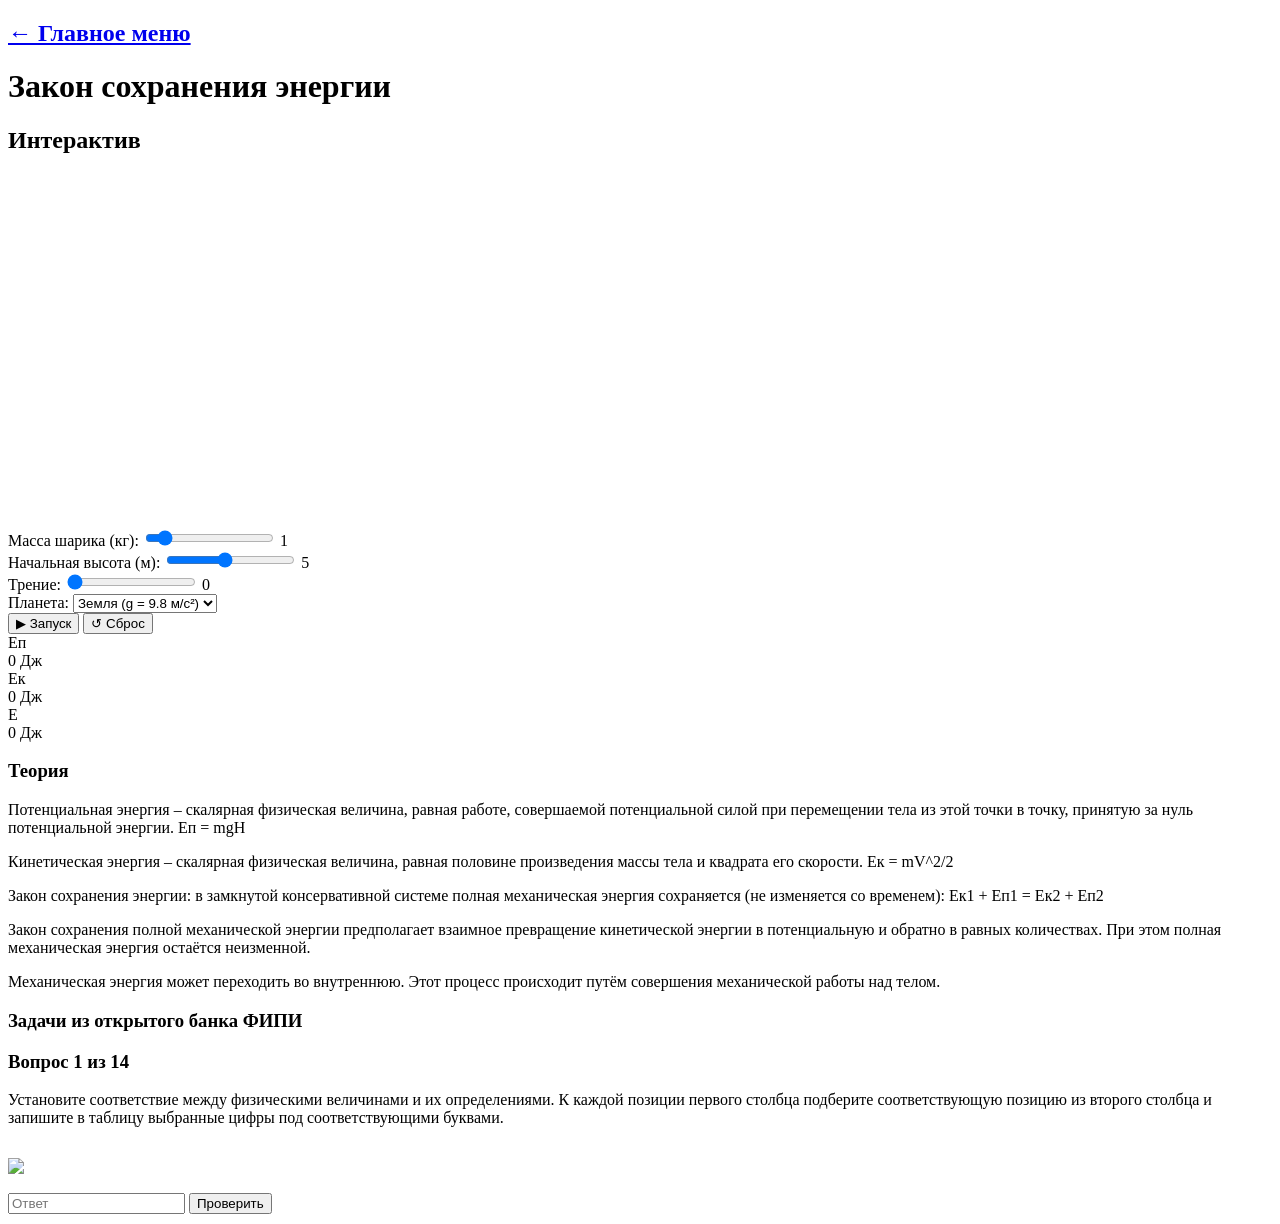
==== IntEng.html @ 9cd8902d "Add files via upload" ====
<!DOCTYPE html>
<html lang="ru">

<head>
    <meta charset="UTF-8">
    <meta name="viewport" content="width=device-width, initial-scale=1.0">
    <title>Контейнеры: верхний и два нижних</title>
    <link rel="stylesheet" href="static/styles/stINT.css">
</head>

<body>
    <div class="meny">
        <a href="index.html">
            <h2>← Главное меню</h2>
        </a>
    </div>

    <h1>Закон сохранения энергии</h1>

    <div class="container-wrapper">
        <div class="top-container">
            <h2>Интерактив</h2>
            <div class="sim-layout">
                <div class="sim-main">
                    <div class="simulation-container">
                        <canvas id="energy-canvas" width="700" height="350"></canvas>
                        <div class="sim-controls">
                            <div class="control-group">
                                <label>Масса шарика (кг):</label>
                                <input type="range" id="ball-mass" min="0.5" max="5" value="1" step="0.5">
                                <span id="ball-mass-val">1</span>
                            </div>
                            <div class="control-group">
                                <label>Начальная высота (м):</label>
                                <input type="range" id="ball-height" min="1" max="10" value="5" step="0.5">
                                <span id="ball-height-val">5</span>
                            </div>
                            <div class="control-group">
                                <label>Трение:</label>
                                <input type="range" id="friction" min="0" max="0.5" value="0" step="0.05">
                                <span id="friction-val">0</span>
                            </div>
                            <div class="control-group">
                                <label>Планета:</label>
                                <select id="planet">
                                    <option value="9.8">Земля (g = 9.8 м/с²)</option>
                                    <option value="1.6">Луна (g = 1.6 м/с²)</option>
                                    <option value="3.7">Марс (g = 3.7 м/с²)</option>
                                </select>
                            </div>
                            <div class="sim-buttons">
                                <button class="btn-start" onclick="startEnergy()">▶ Запуск</button>
                                <button class="btn-reset" onclick="resetEnergy()">↺ Сброс</button>
                            </div>
                        </div>
                    </div>
                    <div class="energy-bars">
                        <div class="energy-bar-container">
                            <div class="energy-bar-label">Еп</div>
                            <div class="energy-bar potential">
                                <div class="energy-bar-fill" id="ep-bar"></div>
                            </div>
                            <span id="ep-value">0 Дж</span>
                        </div>
                        <div class="energy-bar-container">
                            <div class="energy-bar-label">Ек</div>
                            <div class="energy-bar kinetic">
                                <div class="energy-bar-fill" id="ek-bar"></div>
                            </div>
                            <span id="ek-value">0 Дж</span>
                        </div>
                        <div class="energy-bar-container">
                            <div class="energy-bar-label">Е</div>
                            <div class="energy-bar total">
                                <div class="energy-bar-fill" id="e-bar"></div>
                            </div>
                            <span id="e-value">0 Дж</span>
                        </div>
                    </div>
                </div>
            </div>
        </div>

        <div class="bottom-row">
            <div class="bottom-container left-container">
                <h3>Теория</h3>
                <div class="teoryContainer">
                    <p>Потенциальная энергия – скалярная физическая величина, равная работе, совершаемой потенциальной
                        силой
                        при перемещении тела из этой точки в точку, принятую за нуль потенциальной энергии. Еп = mgH</p>
                    <p>Кинетическая энергия – скалярная физическая величина, равная половине произведения массы тела и
                        квадрата его скорости. Ек = mV^2/2</p>
                    <p>Закон сохранения энергии: в замкнутой консервативной системе полная механическая энергия
                        сохраняется
                        (не изменяется со временем): Ек1 + Еп1 = Ек2 + Еп2</p>
                    <p>Закон сохранения полной механической энергии предполагает взаимное превращение кинетической
                        энергии в
                        потенциальную и обратно в равных количествах. При этом полная механическая энергия остаётся
                        неизменной.</p>
                    <p>Механическая энергия может переходить во внутреннюю. Этот процесс происходит путём совершения
                        механической работы над телом.</p>
                </div>
            </div>
            <div class="bottom-container right-container">
                <h3>Задачи из открытого банка ФИПИ</h3>
                <div id="taskContainer">

                    <script>
                        const tasks = [
                            { q: "Установите соответствие между физическими величинами и их определениями. К каждой позиции первого столбца подберите соответствующую позицию из второго столбца и запишите в таблицу выбранные цифры под соответствующими буквами.", a: "124", img: 'static/images/задача_1eng.PNG' },
                            { q: "Тело брошено вертикально вверх. На рисунке показан график зависимости кинетической энергии тела от его высоты над точкой броска. Чему равна потенциальная энергия тела на высоте 2 м относительно точки броска? Сопротивлением воздуха пренебречь. Потенциальную энергию тела в точке броска считать равной нулю. ", a: "3", img: 'static/images/задача_2eng.jpg' },
                            { q: "Во сколько раз уменьшилась кинетическая энергия движущегося тела, если его скорость уменьшилась в 4 раза? ", a: "16" },
                            { q: "Камень массой 1 кг, брошенный вертикально вверх, достиг максимальной высоты – 20 м. Чему равна кинетическая энергия камня в момент броска? Сопротивлением воздуха пренебречь. ", a: "200" },
                            { q: "Камень массой 2 кг бросили вертикально вверх с поверхности Земли. В момент броска его кинетическая энергия была равна 400 Дж. Какую потенциальную энергию относительно поверхности Земли будет иметь камень в верхней точке траектории полёта? Сопротивлением воздуха пренебречь. ", a: "400" },
                            { q: "Два шара с разными массами подняты на разную высоту (см. рисунок) относительно поверхности стола. Потенциальная энергия тела 1 равна 300 Дж. Определите потенциальную энергию тела 2. Считать, что потенциальная энергия отсчитывается от уровня крышки стола.", a: "300", img: 'static/images/задача_3eng.png' },
                            { q: "<span style='display:block'>Прочитайте текст и вставьте на места пропусков слова из приведённого списка.</span> Камень, подброшенный вверх из точки 1, совершает падение в тормозящей его движение атмосфере. Траектория движения камня изображена на рисунке. В положении 1 кинетическая энергия камня (А)__________ его кинетической энергии в положении 3. Потенциальная энергия в положении 1 (Б)__________ потенциальной энергии в положении 3.  На участке 1-2 сила трения совершает (В)__________ работу. При этом внутренняя энергия камня в процессе движения (Г)__________.  <span style='display:block'>Список слов и словосочетаний:</span>  <span style='display:block'> 1) равна</span>  <span style='display:block'> 2) больше</span>  <span style='display:block'> 3) меньше</span>  <span style='display:block'>4) положительный</span>  <span style='display:block'> 5) отрицательный</span>  <span style='display:block'> 6) увеличивается</span>  <span style='display:block'> 7) уменьшается</span>  <span style='display:block'> 8) не изменяется</span> Запишите в таблицу выбранные цифры под соответствующими буквами.", a: "2156", img: 'static/images/задача_4eng.png' },
                            { q: "Мяч, катящийся по горизонтальному ровному футбольному полю, останавливается из-за трения. Как при этом изменяются полная механическая энергия и внутренняя энергия мяча?<span style='display:block'>Для каждой величины определите соответствующий характер изменения:</span> <span style='display:block'> 1) увеличивается</span> <span style='display:block'>2) уменьшается</span> <span style='display:block'>3) не изменяется</span> Запишите в таблицу выбранные цифры для каждой физической величины.Цифры в ответе могут повторяться", a: "21", img: 'static/images/задача_8eng.PNG' },
                            { q: "Футбольный мяч, катящийся по ровному горизонтальному участку земли, останавливается из-за трения. Как при этом изменяются кинетическая и потенциальная энергия мяча?<span style='display:block'>Для каждой величины определите соответствующий характер изменения:</span> <span style='display:block'> 1) увеличивается</span> <span style='display:block'>2) уменьшается</span> <span style='display:block'>3) не изменяется</span> Запишите в таблицу выбранные цифры для каждой физической величины.Цифры в ответе могут повторяться", a: "23", img: 'static/images/задача_9eng.PNG' },
                            { q: "С крыши дома вертикально вниз бросают камень. Как изменяются потенциальная энергия и кинетическая энергия камня при его движении вниз? Сопротивление воздуха пренебрежимо мало.<span style='display:block'>Для каждой величины определите соответствующий характер изменения:</span> <span style='display:block'> 1) увеличивается</span> <span style='display:block'>2) уменьшается</span> <span style='display:block'>3) не изменяется</span> Запишите в таблицу выбранные цифры для каждой физической величины.Цифры в ответе могут повторяться", a: "21", img: 'static/images/задача_10eng.PNG' },
                            { q: "Тело массой 200 г брошено вертикально вверх с начальной скоростью 20 м/с. На какой высоте относительно точки бросания кинетическая энергия тела будет равна 20 Дж? Сопротивлением воздуха пренебречь. ", a: "10" },
                            { q: "При вертикальном броске телу сообщили кинетическую энергию 50 Дж. Чему равна масса этого тела, если максимальная высота его подъёма равна 10 м? Сопротивлением воздуха пренебречь. ", a: "0,5" },
                            { q: "Шар массой 4 кг, движущийся по горизонтальной поверхности с некоторой скоростью, соударяется с неподвижным шаром такой же массы, после чего шары движутся как одно целое. Определите, во сколько раз изменилась кинетическая энергия системы шаров в результате соударения. ", a: "2" },
                            { q: "С какой скоростью нужно бросить вертикально вниз с высоты 1,25 м шарик, чтобы после удара о горизонтальную поверхность он поднялся на высоту, в 3 раза бόльшую начальной, если в процессе удара теряется 40 % механической энергии шарика? Сопротивлением воздуха пренебречь. ", a: "10" }
                        ];

                        let current = 0;

                        function showTask() {
                            const task = tasks[current];
                            const container = document.getElementById('taskContainer');

                            let html = `
            <h3 style="color: black; ">Вопрос ${current + 1} из ${tasks.length}</h3>
            <p style = "color: black;">${task.q}</p>
        `;

                            if (task.img) {
                                html += `<img src="${task.img}" width="400"  style="margin:15px 0;"><br>`;
                            }

                            html += `
            <input type="text" id="userAnswer" placeholder="Ответ">
            <button onclick="check()">Проверить</button>
            <div id="result" style="margin-top:10px;"></div>
        `;

                            container.innerHTML = html;
                        }

                        function check() {
                            const answer = document.getElementById('userAnswer').value.toLowerCase().trim();
                            const result = document.getElementById('result');

                            if (answer === tasks[current].a.toLowerCase()) {
                                result.innerHTML = "<span style='color:green'>Верно!</span>";
                                setTimeout(() => {
                                    current++;
                                    if (current < tasks.length) {
                                        showTask();
                                    } else {
                                        document.getElementById('taskContainer').innerHTML =
                                            "<h2>Тест завершен!</h2>";
                                    }
                                }, 1000);
                            } else {
                                result.innerHTML = "<span style='color:red'> Неверно, попробуйте еще раз</span>";
                            }
                        }

                        // Запускаем
                        showTask();
                    </script>
                </div>
            </div>
        </div>
    </div>
    <script src="static/styles/IntEng.js"></script>
</body>

</html>
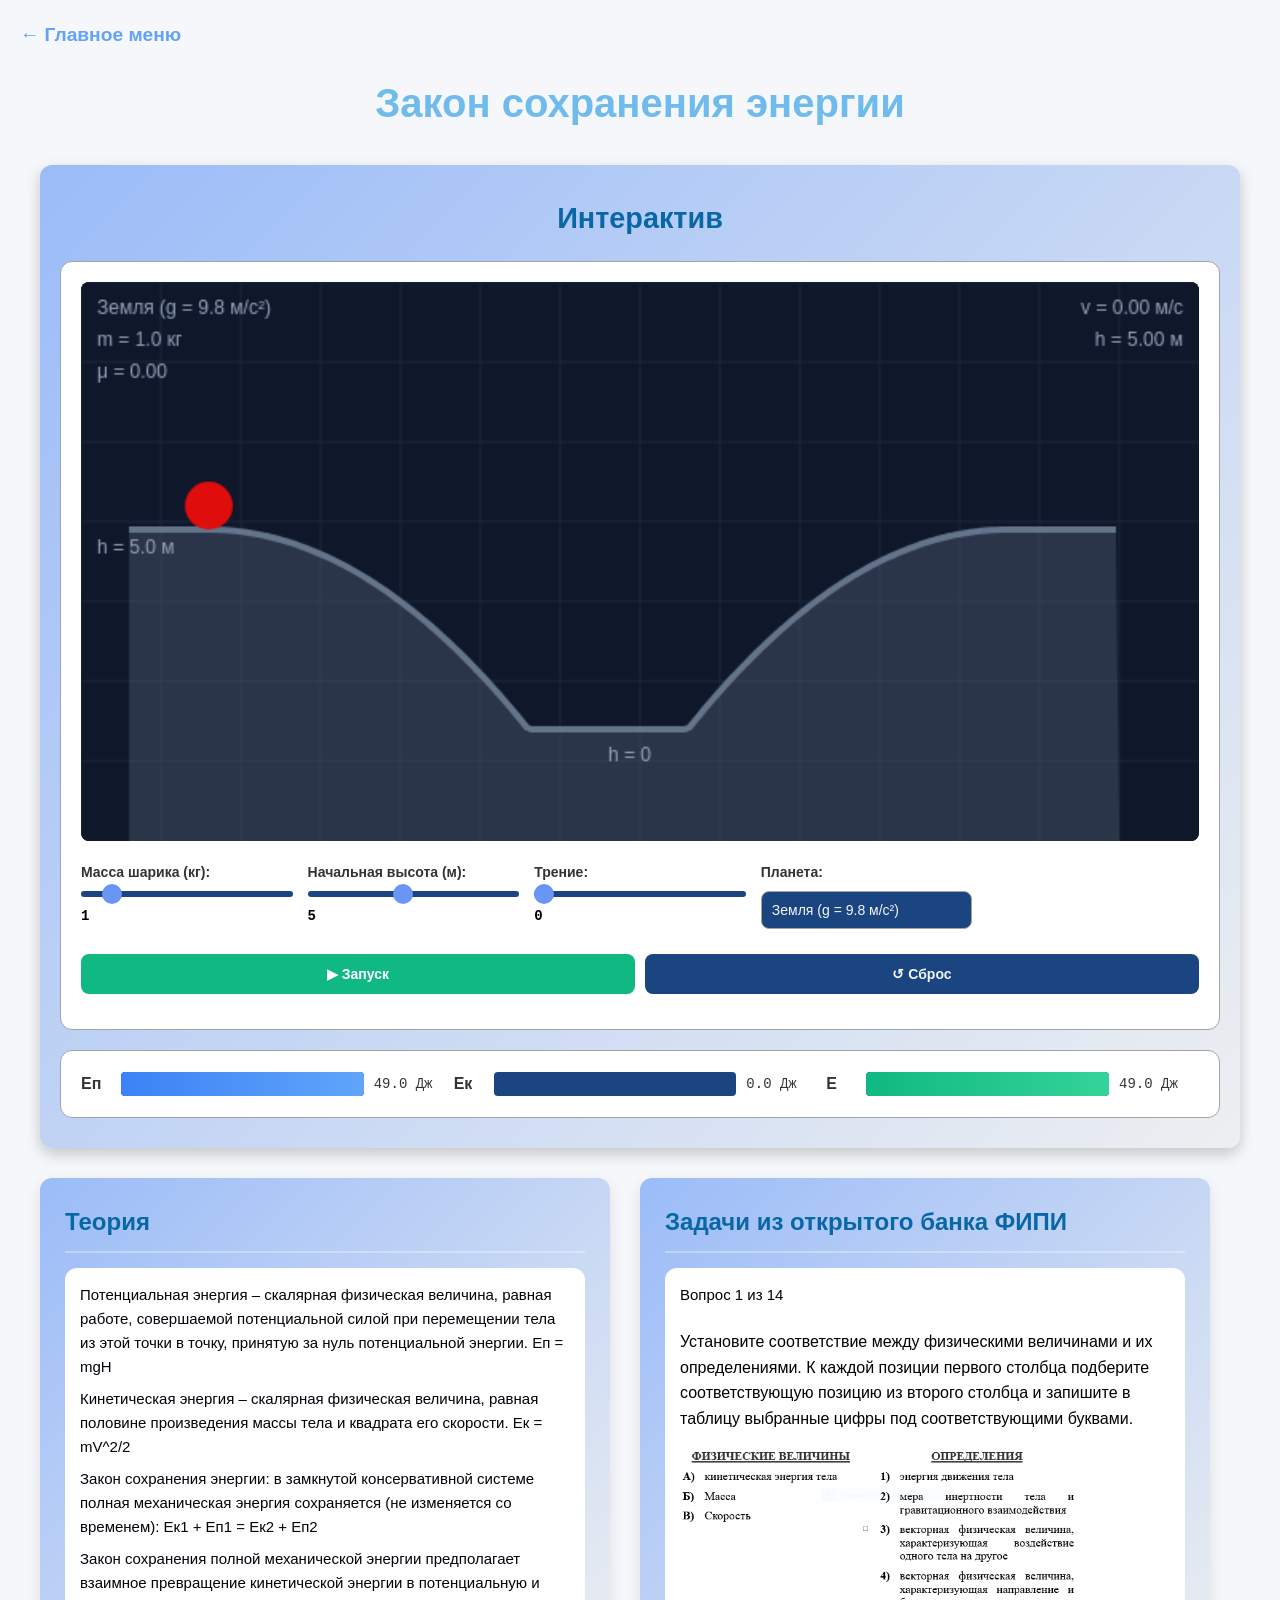
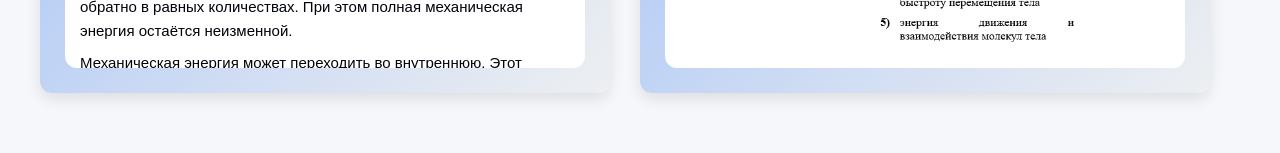
==== commit 1f584d4c: "обновил сайт" ====
--- a/IntEng.html
+++ b/IntEng.html
@@ -1,180 +1,180 @@
-<!DOCTYPE html>
-<html lang="ru">
-
-<head>
-    <meta charset="UTF-8">
-    <meta name="viewport" content="width=device-width, initial-scale=1.0">
-    <title>Контейнеры: верхний и два нижних</title>
-    <link rel="stylesheet" href="static/styles/stINT.css">
-</head>
-
-<body>
-    <div class="meny">
-        <a href="index.html">
-            <h2>← Главное меню</h2>
-        </a>
-    </div>
-
-    <h1>Закон сохранения энергии</h1>
-
-    <div class="container-wrapper">
-        <div class="top-container">
-            <h2>Интерактив</h2>
-            <div class="sim-layout">
-                <div class="sim-main">
-                    <div class="simulation-container">
-                        <canvas id="energy-canvas" width="700" height="350"></canvas>
-                        <div class="sim-controls">
-                            <div class="control-group">
-                                <label>Масса шарика (кг):</label>
-                                <input type="range" id="ball-mass" min="0.5" max="5" value="1" step="0.5">
-                                <span id="ball-mass-val">1</span>
-                            </div>
-                            <div class="control-group">
-                                <label>Начальная высота (м):</label>
-                                <input type="range" id="ball-height" min="1" max="10" value="5" step="0.5">
-                                <span id="ball-height-val">5</span>
-                            </div>
-                            <div class="control-group">
-                                <label>Трение:</label>
-                                <input type="range" id="friction" min="0" max="0.5" value="0" step="0.05">
-                                <span id="friction-val">0</span>
-                            </div>
-                            <div class="control-group">
-                                <label>Планета:</label>
-                                <select id="planet">
-                                    <option value="9.8">Земля (g = 9.8 м/с²)</option>
-                                    <option value="1.6">Луна (g = 1.6 м/с²)</option>
-                                    <option value="3.7">Марс (g = 3.7 м/с²)</option>
-                                </select>
-                            </div>
-                            <div class="sim-buttons">
-                                <button class="btn-start" onclick="startEnergy()">▶ Запуск</button>
-                                <button class="btn-reset" onclick="resetEnergy()">↺ Сброс</button>
-                            </div>
-                        </div>
-                    </div>
-                    <div class="energy-bars">
-                        <div class="energy-bar-container">
-                            <div class="energy-bar-label">Еп</div>
-                            <div class="energy-bar potential">
-                                <div class="energy-bar-fill" id="ep-bar"></div>
-                            </div>
-                            <span id="ep-value">0 Дж</span>
-                        </div>
-                        <div class="energy-bar-container">
-                            <div class="energy-bar-label">Ек</div>
-                            <div class="energy-bar kinetic">
-                                <div class="energy-bar-fill" id="ek-bar"></div>
-                            </div>
-                            <span id="ek-value">0 Дж</span>
-                        </div>
-                        <div class="energy-bar-container">
-                            <div class="energy-bar-label">Е</div>
-                            <div class="energy-bar total">
-                                <div class="energy-bar-fill" id="e-bar"></div>
-                            </div>
-                            <span id="e-value">0 Дж</span>
-                        </div>
-                    </div>
-                </div>
-            </div>
-        </div>
-
-        <div class="bottom-row">
-            <div class="bottom-container left-container">
-                <h3>Теория</h3>
-                <div class="teoryContainer">
-                    <p>Потенциальная энергия – скалярная физическая величина, равная работе, совершаемой потенциальной
-                        силой
-                        при перемещении тела из этой точки в точку, принятую за нуль потенциальной энергии. Еп = mgH</p>
-                    <p>Кинетическая энергия – скалярная физическая величина, равная половине произведения массы тела и
-                        квадрата его скорости. Ек = mV^2/2</p>
-                    <p>Закон сохранения энергии: в замкнутой консервативной системе полная механическая энергия
-                        сохраняется
-                        (не изменяется со временем): Ек1 + Еп1 = Ек2 + Еп2</p>
-                    <p>Закон сохранения полной механической энергии предполагает взаимное превращение кинетической
-                        энергии в
-                        потенциальную и обратно в равных количествах. При этом полная механическая энергия остаётся
-                        неизменной.</p>
-                    <p>Механическая энергия может переходить во внутреннюю. Этот процесс происходит путём совершения
-                        механической работы над телом.</p>
-                </div>
-            </div>
-            <div class="bottom-container right-container">
-                <h3>Задачи из открытого банка ФИПИ</h3>
-                <div id="taskContainer">
-
-                    <script>
-                        const tasks = [
-                            { q: "Установите соответствие между физическими величинами и их определениями. К каждой позиции первого столбца подберите соответствующую позицию из второго столбца и запишите в таблицу выбранные цифры под соответствующими буквами.", a: "124", img: 'static/images/задача_1eng.PNG' },
-                            { q: "Тело брошено вертикально вверх. На рисунке показан график зависимости кинетической энергии тела от его высоты над точкой броска. Чему равна потенциальная энергия тела на высоте 2 м относительно точки броска? Сопротивлением воздуха пренебречь. Потенциальную энергию тела в точке броска считать равной нулю. ", a: "3", img: 'static/images/задача_2eng.jpg' },
-                            { q: "Во сколько раз уменьшилась кинетическая энергия движущегося тела, если его скорость уменьшилась в 4 раза? ", a: "16" },
-                            { q: "Камень массой 1 кг, брошенный вертикально вверх, достиг максимальной высоты – 20 м. Чему равна кинетическая энергия камня в момент броска? Сопротивлением воздуха пренебречь. ", a: "200" },
-                            { q: "Камень массой 2 кг бросили вертикально вверх с поверхности Земли. В момент броска его кинетическая энергия была равна 400 Дж. Какую потенциальную энергию относительно поверхности Земли будет иметь камень в верхней точке траектории полёта? Сопротивлением воздуха пренебречь. ", a: "400" },
-                            { q: "Два шара с разными массами подняты на разную высоту (см. рисунок) относительно поверхности стола. Потенциальная энергия тела 1 равна 300 Дж. Определите потенциальную энергию тела 2. Считать, что потенциальная энергия отсчитывается от уровня крышки стола.", a: "300", img: 'static/images/задача_3eng.png' },
-                            { q: "<span style='display:block'>Прочитайте текст и вставьте на места пропусков слова из приведённого списка.</span> Камень, подброшенный вверх из точки 1, совершает падение в тормозящей его движение атмосфере. Траектория движения камня изображена на рисунке. В положении 1 кинетическая энергия камня (А)__________ его кинетической энергии в положении 3. Потенциальная энергия в положении 1 (Б)__________ потенциальной энергии в положении 3.  На участке 1-2 сила трения совершает (В)__________ работу. При этом внутренняя энергия камня в процессе движения (Г)__________.  <span style='display:block'>Список слов и словосочетаний:</span>  <span style='display:block'> 1) равна</span>  <span style='display:block'> 2) больше</span>  <span style='display:block'> 3) меньше</span>  <span style='display:block'>4) положительный</span>  <span style='display:block'> 5) отрицательный</span>  <span style='display:block'> 6) увеличивается</span>  <span style='display:block'> 7) уменьшается</span>  <span style='display:block'> 8) не изменяется</span> Запишите в таблицу выбранные цифры под соответствующими буквами.", a: "2156", img: 'static/images/задача_4eng.png' },
-                            { q: "Мяч, катящийся по горизонтальному ровному футбольному полю, останавливается из-за трения. Как при этом изменяются полная механическая энергия и внутренняя энергия мяча?<span style='display:block'>Для каждой величины определите соответствующий характер изменения:</span> <span style='display:block'> 1) увеличивается</span> <span style='display:block'>2) уменьшается</span> <span style='display:block'>3) не изменяется</span> Запишите в таблицу выбранные цифры для каждой физической величины.Цифры в ответе могут повторяться", a: "21", img: 'static/images/задача_8eng.PNG' },
-                            { q: "Футбольный мяч, катящийся по ровному горизонтальному участку земли, останавливается из-за трения. Как при этом изменяются кинетическая и потенциальная энергия мяча?<span style='display:block'>Для каждой величины определите соответствующий характер изменения:</span> <span style='display:block'> 1) увеличивается</span> <span style='display:block'>2) уменьшается</span> <span style='display:block'>3) не изменяется</span> Запишите в таблицу выбранные цифры для каждой физической величины.Цифры в ответе могут повторяться", a: "23", img: 'static/images/задача_9eng.PNG' },
-                            { q: "С крыши дома вертикально вниз бросают камень. Как изменяются потенциальная энергия и кинетическая энергия камня при его движении вниз? Сопротивление воздуха пренебрежимо мало.<span style='display:block'>Для каждой величины определите соответствующий характер изменения:</span> <span style='display:block'> 1) увеличивается</span> <span style='display:block'>2) уменьшается</span> <span style='display:block'>3) не изменяется</span> Запишите в таблицу выбранные цифры для каждой физической величины.Цифры в ответе могут повторяться", a: "21", img: 'static/images/задача_10eng.PNG' },
-                            { q: "Тело массой 200 г брошено вертикально вверх с начальной скоростью 20 м/с. На какой высоте относительно точки бросания кинетическая энергия тела будет равна 20 Дж? Сопротивлением воздуха пренебречь. ", a: "10" },
-                            { q: "При вертикальном броске телу сообщили кинетическую энергию 50 Дж. Чему равна масса этого тела, если максимальная высота его подъёма равна 10 м? Сопротивлением воздуха пренебречь. ", a: "0,5" },
-                            { q: "Шар массой 4 кг, движущийся по горизонтальной поверхности с некоторой скоростью, соударяется с неподвижным шаром такой же массы, после чего шары движутся как одно целое. Определите, во сколько раз изменилась кинетическая энергия системы шаров в результате соударения. ", a: "2" },
-                            { q: "С какой скоростью нужно бросить вертикально вниз с высоты 1,25 м шарик, чтобы после удара о горизонтальную поверхность он поднялся на высоту, в 3 раза бόльшую начальной, если в процессе удара теряется 40 % механической энергии шарика? Сопротивлением воздуха пренебречь. ", a: "10" }
-                        ];
-
-                        let current = 0;
-
-                        function showTask() {
-                            const task = tasks[current];
-                            const container = document.getElementById('taskContainer');
-
-                            let html = `
-            <h3 style="color: black; ">Вопрос ${current + 1} из ${tasks.length}</h3>
-            <p style = "color: black;">${task.q}</p>
-        `;
-
-                            if (task.img) {
-                                html += `<img src="${task.img}" width="400"  style="margin:15px 0;"><br>`;
-                            }
-
-                            html += `
-            <input type="text" id="userAnswer" placeholder="Ответ">
-            <button onclick="check()">Проверить</button>
-            <div id="result" style="margin-top:10px;"></div>
-        `;
-
-                            container.innerHTML = html;
-                        }
-
-                        function check() {
-                            const answer = document.getElementById('userAnswer').value.toLowerCase().trim();
-                            const result = document.getElementById('result');
-
-                            if (answer === tasks[current].a.toLowerCase()) {
-                                result.innerHTML = "<span style='color:green'>Верно!</span>";
-                                setTimeout(() => {
-                                    current++;
-                                    if (current < tasks.length) {
-                                        showTask();
-                                    } else {
-                                        document.getElementById('taskContainer').innerHTML =
-                                            "<h2>Тест завершен!</h2>";
-                                    }
-                                }, 1000);
-                            } else {
-                                result.innerHTML = "<span style='color:red'> Неверно, попробуйте еще раз</span>";
-                            }
-                        }
-
-                        // Запускаем
-                        showTask();
-                    </script>
-                </div>
-            </div>
-        </div>
-    </div>
-    <script src="static/styles/IntEng.js"></script>
-</body>
-
+<!DOCTYPE html>
+<html lang="ru">
+
+<head>
+    <meta charset="UTF-8">
+    <meta name="viewport" content="width=device-width, initial-scale=1.0">
+    <title>Контейнеры: верхний и два нижних</title>
+    <link rel="stylesheet" href="static/styles/stINT.css">
+</head>
+
+<body>
+    <div class="meny">
+        <a href="index.html">
+            <h2>← Главное меню</h2>
+        </a>
+    </div>
+
+    <h1>Закон сохранения энергии</h1>
+
+    <div class="container-wrapper">
+        <div class="top-container">
+            <h2>Интерактив</h2>
+            <div class="sim-layout">
+                <div class="sim-main">
+                    <div class="simulation-container">
+                        <canvas id="energy-canvas" width="700" height="350"></canvas>
+                        <div class="sim-controls">
+                            <div class="control-group">
+                                <label>Масса шарика (кг):</label>
+                                <input type="range" id="ball-mass" min="0.5" max="5" value="1" step="0.5">
+                                <span id="ball-mass-val">1</span>
+                            </div>
+                            <div class="control-group">
+                                <label>Начальная высота (м):</label>
+                                <input type="range" id="ball-height" min="1" max="10" value="5" step="0.5">
+                                <span id="ball-height-val">5</span>
+                            </div>
+                            <div class="control-group">
+                                <label>Трение:</label>
+                                <input type="range" id="friction" min="0" max="0.5" value="0" step="0.05">
+                                <span id="friction-val">0</span>
+                            </div>
+                            <div class="control-group">
+                                <label>Планета:</label>
+                                <select id="planet">
+                                    <option value="9.8">Земля (g = 9.8 м/с²)</option>
+                                    <option value="1.6">Луна (g = 1.6 м/с²)</option>
+                                    <option value="3.7">Марс (g = 3.7 м/с²)</option>
+                                </select>
+                            </div>
+                            <div class="sim-buttons">
+                                <button class="btn-start" onclick="startEnergy()">▶ Запуск</button>
+                                <button class="btn-reset" onclick="resetEnergy()">↺ Сброс</button>
+                            </div>
+                        </div>
+                    </div>
+                    <div class="energy-bars">
+                        <div class="energy-bar-container">
+                            <div class="energy-bar-label">Еп</div>
+                            <div class="energy-bar potential">
+                                <div class="energy-bar-fill" id="ep-bar"></div>
+                            </div>
+                            <span id="ep-value">0 Дж</span>
+                        </div>
+                        <div class="energy-bar-container">
+                            <div class="energy-bar-label">Ек</div>
+                            <div class="energy-bar kinetic">
+                                <div class="energy-bar-fill" id="ek-bar"></div>
+                            </div>
+                            <span id="ek-value">0 Дж</span>
+                        </div>
+                        <div class="energy-bar-container">
+                            <div class="energy-bar-label">Е</div>
+                            <div class="energy-bar total">
+                                <div class="energy-bar-fill" id="e-bar"></div>
+                            </div>
+                            <span id="e-value">0 Дж</span>
+                        </div>
+                    </div>
+                </div>
+            </div>
+        </div>
+
+        <div class="bottom-row">
+            <div class="bottom-container left-container">
+                <h3>Теория</h3>
+                <div class="teoryContainer">
+                    <p>Потенциальная энергия – скалярная физическая величина, равная работе, совершаемой потенциальной
+                        силой
+                        при перемещении тела из этой точки в точку, принятую за нуль потенциальной энергии. Еп = mgH</p>
+                    <p>Кинетическая энергия – скалярная физическая величина, равная половине произведения массы тела и
+                        квадрата его скорости. Ек = mV^2/2</p>
+                    <p>Закон сохранения энергии: в замкнутой консервативной системе полная механическая энергия
+                        сохраняется
+                        (не изменяется со временем): Ек1 + Еп1 = Ек2 + Еп2</p>
+                    <p>Закон сохранения полной механической энергии предполагает взаимное превращение кинетической
+                        энергии в
+                        потенциальную и обратно в равных количествах. При этом полная механическая энергия остаётся
+                        неизменной.</p>
+                    <p>Механическая энергия может переходить во внутреннюю. Этот процесс происходит путём совершения
+                        механической работы над телом.</p>
+                </div>
+            </div>
+            <div class="bottom-container right-container">
+                <h3>Задачи из открытого банка ФИПИ</h3>
+                <div id="taskContainer">
+
+                    <script>
+                        const tasks = [
+                            { q: "Установите соответствие между физическими величинами и их определениями. К каждой позиции первого столбца подберите соответствующую позицию из второго столбца и запишите в таблицу выбранные цифры под соответствующими буквами.", a: "124", img: 'static/images/задача_1eng.PNG' },
+                            { q: "Тело брошено вертикально вверх. На рисунке показан график зависимости кинетической энергии тела от его высоты над точкой броска. Чему равна потенциальная энергия тела на высоте 2 м относительно точки броска? Сопротивлением воздуха пренебречь. Потенциальную энергию тела в точке броска считать равной нулю. ", a: "3", img: 'static/images/задача_2eng.jpg' },
+                            { q: "Во сколько раз уменьшилась кинетическая энергия движущегося тела, если его скорость уменьшилась в 4 раза? ", a: "16" },
+                            { q: "Камень массой 1 кг, брошенный вертикально вверх, достиг максимальной высоты – 20 м. Чему равна кинетическая энергия камня в момент броска? Сопротивлением воздуха пренебречь. ", a: "200" },
+                            { q: "Камень массой 2 кг бросили вертикально вверх с поверхности Земли. В момент броска его кинетическая энергия была равна 400 Дж. Какую потенциальную энергию относительно поверхности Земли будет иметь камень в верхней точке траектории полёта? Сопротивлением воздуха пренебречь. ", a: "400" },
+                            { q: "Два шара с разными массами подняты на разную высоту (см. рисунок) относительно поверхности стола. Потенциальная энергия тела 1 равна 300 Дж. Определите потенциальную энергию тела 2. Считать, что потенциальная энергия отсчитывается от уровня крышки стола.", a: "300", img: 'static/images/задача_3eng.png' },
+                            { q: "<span style='display:block'>Прочитайте текст и вставьте на места пропусков слова из приведённого списка.</span> Камень, подброшенный вверх из точки 1, совершает падение в тормозящей его движение атмосфере. Траектория движения камня изображена на рисунке. В положении 1 кинетическая энергия камня (А)__________ его кинетической энергии в положении 3. Потенциальная энергия в положении 1 (Б)__________ потенциальной энергии в положении 3.  На участке 1-2 сила трения совершает (В)__________ работу. При этом внутренняя энергия камня в процессе движения (Г)__________.  <span style='display:block'>Список слов и словосочетаний:</span>  <span style='display:block'> 1) равна</span>  <span style='display:block'> 2) больше</span>  <span style='display:block'> 3) меньше</span>  <span style='display:block'>4) положительный</span>  <span style='display:block'> 5) отрицательный</span>  <span style='display:block'> 6) увеличивается</span>  <span style='display:block'> 7) уменьшается</span>  <span style='display:block'> 8) не изменяется</span> Запишите в таблицу выбранные цифры под соответствующими буквами.", a: "2156", img: 'static/images/задача_4eng.png' },
+                            { q: "Мяч, катящийся по горизонтальному ровному футбольному полю, останавливается из-за трения. Как при этом изменяются полная механическая энергия и внутренняя энергия мяча?<span style='display:block'>Для каждой величины определите соответствующий характер изменения:</span> <span style='display:block'> 1) увеличивается</span> <span style='display:block'>2) уменьшается</span> <span style='display:block'>3) не изменяется</span> Запишите в таблицу выбранные цифры для каждой физической величины.Цифры в ответе могут повторяться", a: "21", img: 'static/images/задача_8eng.PNG' },
+                            { q: "Футбольный мяч, катящийся по ровному горизонтальному участку земли, останавливается из-за трения. Как при этом изменяются кинетическая и потенциальная энергия мяча?<span style='display:block'>Для каждой величины определите соответствующий характер изменения:</span> <span style='display:block'> 1) увеличивается</span> <span style='display:block'>2) уменьшается</span> <span style='display:block'>3) не изменяется</span> Запишите в таблицу выбранные цифры для каждой физической величины.Цифры в ответе могут повторяться", a: "23", img: 'static/images/задача_9eng.PNG' },
+                            { q: "С крыши дома вертикально вниз бросают камень. Как изменяются потенциальная энергия и кинетическая энергия камня при его движении вниз? Сопротивление воздуха пренебрежимо мало.<span style='display:block'>Для каждой величины определите соответствующий характер изменения:</span> <span style='display:block'> 1) увеличивается</span> <span style='display:block'>2) уменьшается</span> <span style='display:block'>3) не изменяется</span> Запишите в таблицу выбранные цифры для каждой физической величины.Цифры в ответе могут повторяться", a: "21", img: 'static/images/задача_10eng.PNG' },
+                            { q: "Тело массой 200 г брошено вертикально вверх с начальной скоростью 20 м/с. На какой высоте относительно точки бросания кинетическая энергия тела будет равна 20 Дж? Сопротивлением воздуха пренебречь. ", a: "10" },
+                            { q: "При вертикальном броске телу сообщили кинетическую энергию 50 Дж. Чему равна масса этого тела, если максимальная высота его подъёма равна 10 м? Сопротивлением воздуха пренебречь. ", a: "0,5" },
+                            { q: "Шар массой 4 кг, движущийся по горизонтальной поверхности с некоторой скоростью, соударяется с неподвижным шаром такой же массы, после чего шары движутся как одно целое. Определите, во сколько раз изменилась кинетическая энергия системы шаров в результате соударения. ", a: "2" },
+                            { q: "С какой скоростью нужно бросить вертикально вниз с высоты 1,25 м шарик, чтобы после удара о горизонтальную поверхность он поднялся на высоту, в 3 раза бόльшую начальной, если в процессе удара теряется 40 % механической энергии шарика? Сопротивлением воздуха пренебречь. ", a: "10" }
+                        ];
+
+                        let current = 0;
+
+                        function showTask() {
+                            const task = tasks[current];
+                            const container = document.getElementById('taskContainer');
+
+                            let html = `
+            <h3 style="color: black; ">Вопрос ${current + 1} из ${tasks.length}</h3>
+            <p style = "color: black;">${task.q}</p>
+        `;
+
+                            if (task.img) {
+                                html += `<img src="${task.img}" width="400"  style="margin:15px 0;"><br>`;
+                            }
+
+                            html += `
+            <input type="text" id="userAnswer" placeholder="Ответ">
+            <button onclick="check()">Проверить</button>
+            <div id="result" style="margin-top:10px;"></div>
+        `;
+
+                            container.innerHTML = html;
+                        }
+
+                        function check() {
+                            const answer = document.getElementById('userAnswer').value.toLowerCase().trim();
+                            const result = document.getElementById('result');
+
+                            if (answer === tasks[current].a.toLowerCase()) {
+                                result.innerHTML = "<span style='color:green'>Верно!</span>";
+                                setTimeout(() => {
+                                    current++;
+                                    if (current < tasks.length) {
+                                        showTask();
+                                    } else {
+                                        document.getElementById('taskContainer').innerHTML =
+                                            "<h2>Тест завершен!</h2>";
+                                    }
+                                }, 1000);
+                            } else {
+                                result.innerHTML = "<span style='color:red'> Неверно, попробуйте еще раз</span>";
+                            }
+                        }
+
+                        // Запускаем
+                        showTask();
+                    </script>
+                </div>
+            </div>
+        </div>
+    </div>
+    <script src="static/styles/IntEng.js"></script>
+</body>
+
 </html>
--- a/static/styles/stINT.css
+++ b/static/styles/stINT.css
@@ -0,0 +1,1108 @@
+* {
+    margin: 0;
+    padding: 0;
+    -webkit-box-sizing: border-box;
+    -moz-box-sizing: border-box;
+    box-sizing: border-box;
+    font-family: 'Segoe UI', Tahoma, Geneva, Verdana, sans-serif;
+}
+
+html {
+    -webkit-text-size-adjust: 100%;
+    -ms-text-size-adjust: 100%;
+}
+
+body {
+    background-color: #f5f7fa;
+    color: #333;
+    line-height: 1.6;
+    padding: 20px;
+}
+
+h1 {
+    text-align: center;
+    color: #70bbee;
+    margin-bottom: 30px;
+    font-size: 2.5rem;
+}
+
+.container-wrapper {
+    max-width: 1200px;
+    margin: 0 auto;
+}
+
+/* Меню назад */
+.meny {
+    margin-bottom: 20px;
+}
+
+.meny a {
+    text-decoration: none;
+    color: #62a2f7;
+    -webkit-transition: color 0.3s;
+    -moz-transition: color 0.3s;
+    -o-transition: color 0.3s;
+    transition: color 0.3s;
+}
+
+.meny a:hover {
+    color: #1a5cb0;
+}
+
+.meny h2 {
+    font-size: 1.2rem;
+}
+
+/* Верхний контейнер с интерактивом */
+.top-container {
+    width: 100%;
+    background: #9bbcf8;
+    background: -webkit-linear-gradient(315deg, #9bbcf8 0%, #edeff1 100%);
+    background: -moz-linear-gradient(315deg, #9bbcf8 0%, #edeff1 100%);
+    background: -o-linear-gradient(315deg, #9bbcf8 0%, #edeff1 100%);
+    background: linear-gradient(135deg, #9bbcf8 0%, #edeff1 100%);
+    color: #0967a5;
+    padding: 30px 20px;
+    -webkit-border-radius: 12px;
+    -moz-border-radius: 12px;
+    border-radius: 12px;
+    -webkit-box-shadow: 0 6px 15px rgba(0, 0, 0, 0.2);
+    -moz-box-shadow: 0 6px 15px rgba(0, 0, 0, 0.2);
+    box-shadow: 0 6px 15px rgba(0, 0, 0, 0.2);
+    margin-bottom: 30px;
+}
+
+.top-container h2 {
+    font-size: 1.8rem;
+    margin-bottom: 20px;
+    text-align: center;
+}
+
+/* Нижний ряд - теория и задачи */
+.bottom-row {
+    display: -webkit-box;
+    display: -webkit-flex;
+    display: -moz-box;
+    display: -ms-flexbox;
+    display: flex;
+    gap: 30px;
+    margin-bottom: 40px;
+}
+
+.bottom-container {
+    -webkit-box-flex: 1;
+    -webkit-flex: 1;
+    -moz-box-flex: 1;
+    -ms-flex: 1;
+    flex: 1;
+    background: #9bbcf8;
+    background: -webkit-linear-gradient(315deg, #9bbcf8 0%, #edeff1 100%);
+    background: -moz-linear-gradient(315deg, #9bbcf8 0%, #edeff1 100%);
+    background: -o-linear-gradient(315deg, #9bbcf8 0%, #edeff1 100%);
+    background: linear-gradient(135deg, #9bbcf8 0%, #edeff1 100%);
+    -webkit-border-radius: 12px;
+    -moz-border-radius: 12px;
+    border-radius: 12px;
+    padding: 25px;
+    -webkit-box-shadow: 0 6px 15px rgba(0, 0, 0, 0.1);
+    -moz-box-shadow: 0 6px 15px rgba(0, 0, 0, 0.1);
+    box-shadow: 0 6px 15px rgba(0, 0, 0, 0.1);
+    color: #0967a5;
+}
+
+.bottom-container h3 {
+    font-size: 1.5rem;
+    margin-bottom: 15px;
+    border-bottom: 2px solid rgba(255, 255, 255, 0.3);
+    padding-bottom: 10px;
+}
+
+/* Контейнеры для теории и задач */
+.teoryContainer,
+#taskContainer {
+    background-color: #ffffff;
+    padding: 15px;
+    -webkit-border-radius: 12px;
+    -moz-border-radius: 12px;
+    border-radius: 12px;
+    max-height: 400px;
+    overflow-y: auto;
+    -webkit-overflow-scrolling: touch;
+}
+
+.teoryContainer p {
+    color: #00040a;
+    margin-bottom: 8px;
+    font-size: 15px;
+    line-height: 1.6;
+}
+
+#taskContainer h3 {
+    color: rgb(0, 14, 14);
+    font-size: 15px;
+    font-weight: normal;
+    margin-bottom: 10px;
+}
+
+#taskContainer p {
+    color: black;
+    margin-bottom: 10px;
+}
+
+#taskContainer img {
+    max-width: 100%;
+    height: auto;
+    display: block;
+    margin: 10px 0;
+}
+
+#taskContainer input[type="text"] {
+    width: 100%;
+    max-width: 300px;
+    padding: 10px;
+    margin: 5px 0;
+    font-size: 14px;
+    border: 1px solid #ccc;
+    -webkit-border-radius: 6px;
+    -moz-border-radius: 6px;
+    border-radius: 6px;
+    -webkit-appearance: none;
+    -moz-appearance: none;
+    appearance: none;
+}
+
+#taskContainer button {
+    padding: 10px 20px;
+    margin: 5px 0;
+    font-size: 14px;
+    background-color: #70bbee;
+    color: white;
+    border: none;
+    -webkit-border-radius: 6px;
+    -moz-border-radius: 6px;
+    border-radius: 6px;
+    cursor: pointer;
+    -webkit-transition: background-color 0.3s;
+    -moz-transition: background-color 0.3s;
+    -o-transition: background-color 0.3s;
+    transition: background-color 0.3s;
+}
+
+#taskContainer button:hover {
+    background-color: #5aa3d6;
+}
+
+/* Контейнер симуляции */
+.simulation-container {
+    background: #ffffff;
+    -webkit-border-radius: 12px;
+    -moz-border-radius: 12px;
+    border-radius: 12px;
+    padding: 20px;
+    border: 1px solid #a0a6a7;
+}
+
+.simulation-container canvas {
+    display: block;
+    width: 100%;
+    max-width: 100%;
+    height: auto;
+    background: #0a0a0a;
+    -webkit-border-radius: 8px;
+    -moz-border-radius: 8px;
+    border-radius: 8px;
+    margin-bottom: 20px;
+}
+
+/* Панель управления */
+.sim-controls {
+    display: -webkit-box;
+    display: -webkit-flex;
+    display: -moz-box;
+    display: -ms-flexbox;
+    display: flex;
+    -webkit-flex-wrap: wrap;
+    -ms-flex-wrap: wrap;
+    flex-wrap: wrap;
+    display: -ms-grid;
+    display: grid;
+    -ms-grid-columns: 1fr 15px 1fr;
+    grid-template-columns: repeat(auto-fit, minmax(200px, 1fr));
+    gap: 15px;
+}
+
+.control-group {
+    display: -webkit-box;
+    display: -webkit-flex;
+    display: -moz-box;
+    display: -ms-flexbox;
+    display: flex;
+    -webkit-box-orient: vertical;
+    -webkit-box-direction: normal;
+    -webkit-flex-direction: column;
+    -moz-box-orient: vertical;
+    -moz-box-direction: normal;
+    -ms-flex-direction: column;
+    flex-direction: column;
+    gap: 8px;
+}
+
+.control-group label {
+    font-size: 14px;
+    color: #333;
+    font-weight: 600;
+}
+
+
+.control-group input[type="range"] {
+    width: 100%;
+    height: 6px;
+    background: #1b4580;
+    -webkit-border-radius: 3px;
+    -moz-border-radius: 3px;
+    border-radius: 3px;
+    outline: none;
+    -webkit-appearance: none;
+    -moz-appearance: none;
+    appearance: none;
+    cursor: pointer;
+}
+
+/* Chrome, Safari, Opera */
+.control-group input[type="range"]::-webkit-slider-thumb {
+    -webkit-appearance: none;
+    appearance: none;
+    width: 20px;
+    height: 20px;
+    background: #6995f5;
+    -webkit-border-radius: 50%;
+    border-radius: 50%;
+    cursor: pointer;
+}
+
+/* Firefox */
+.control-group input[type="range"]::-moz-range-thumb {
+    width: 20px;
+    height: 20px;
+    background: #6995f5;
+    -moz-border-radius: 50%;
+    border-radius: 50%;
+    cursor: pointer;
+    border: none;
+}
+
+/* IE/Edge */
+.control-group input[type="range"]::-ms-thumb {
+    width: 20px;
+    height: 20px;
+    background: #6995f5;
+    border-radius: 50%;
+    cursor: pointer;
+    border: none;
+}
+
+.control-group input[type="range"]::-ms-track {
+    width: 100%;
+    height: 6px;
+    background: transparent;
+    border-color: transparent;
+    color: transparent;
+}
+
+.control-group input[type="range"]::-ms-fill-lower {
+    background: #1b4580;
+    border-radius: 3px;
+}
+
+.control-group input[type="range"]::-ms-fill-upper {
+    background: #1b4580;
+    border-radius: 3px;
+}
+
+.control-group span {
+    font-family: 'Courier New', monospace;
+    color: #000;
+    font-weight: 600;
+    font-size: 14px;
+}
+
+.control-group select {
+    width: 100%;
+    padding: 10px;
+    background: #1b4580;
+    border: 1px solid #a0a6a7;
+    color: #f1f5f9;
+    -webkit-border-radius: 8px;
+    -moz-border-radius: 8px;
+    border-radius: 8px;
+    font-size: 14px;
+    cursor: pointer;
+    -webkit-appearance: none;
+    -moz-appearance: none;
+    appearance: none;
+}
+
+.control-group select:focus {
+    outline: none;
+    border-color: #6995f5;
+}
+
+.checkbox-group {
+    display: -webkit-box;
+    display: -webkit-flex;
+    display: -moz-box;
+    display: -ms-flexbox;
+    display: flex;
+    -webkit-box-orient: vertical;
+    -webkit-box-direction: normal;
+    -webkit-flex-direction: column;
+    -moz-box-orient: vertical;
+    -moz-box-direction: normal;
+    -ms-flex-direction: column;
+    flex-direction: column;
+    gap: 8px;
+}
+
+.checkbox-group label {
+    display: -webkit-box;
+    display: -webkit-flex;
+    display: -moz-box;
+    display: -ms-flexbox;
+    display: flex;
+    -webkit-box-align: center;
+    -webkit-align-items: center;
+    -moz-box-align: center;
+    -ms-flex-align: center;
+    align-items: center;
+    gap: 8px;
+    cursor: pointer;
+    font-size: 14px;
+    color: #333;
+}
+
+.checkbox-group input[type="checkbox"] {
+    width: 18px;
+    height: 18px;
+    cursor: pointer;
+}
+
+
+.sim-buttons {
+    display: -webkit-box;
+    display: -webkit-flex;
+    display: -moz-box;
+    display: -ms-flexbox;
+    display: flex;
+    gap: 10px;
+    -ms-grid-column: 1;
+    -ms-grid-column-span: 3;
+    grid-column: 1 / -1;
+    margin-top: 10px;
+    -webkit-flex-wrap: wrap;
+    -ms-flex-wrap: wrap;
+    flex-wrap: wrap;
+}
+
+.btn-start,
+.btn-reset {
+    padding: 12px 25px;
+    border: none;
+    -webkit-border-radius: 8px;
+    -moz-border-radius: 8px;
+    border-radius: 8px;
+    font-size: 14px;
+    font-weight: 700;
+    cursor: pointer;
+    -webkit-transition: all 0.2s;
+    -moz-transition: all 0.2s;
+    -o-transition: all 0.2s;
+    transition: all 0.2s;
+    -webkit-box-flex: 1;
+    -webkit-flex: 1;
+    -moz-box-flex: 1;
+    -ms-flex: 1;
+    flex: 1;
+    min-width: 120px;
+}
+
+.btn-start {
+    background: #10b981;
+    color: white;
+}
+
+.btn-start:hover {
+    background: #059669;
+}
+
+.btn-reset {
+    background: #1b4580;
+    color: #f1f5f9;
+}
+
+.btn-reset:hover {
+    background: #475569;
+}
+
+.results-panel,
+.lens-results,
+.refraction-results {
+    background: #ffffff;
+    -webkit-border-radius: 12px;
+    -moz-border-radius: 12px;
+    border-radius: 12px;
+    padding: 20px;
+    border: 1px solid #a0a6a7;
+    margin-top: 20px;
+}
+
+.results-panel h4,
+.lens-results h4,
+.refraction-results h4 {
+    font-size: 16px;
+    margin-bottom: 15px;
+    color: #333;
+    font-weight: 700;
+}
+
+.result-row {
+    display: -webkit-box;
+    display: -webkit-flex;
+    display: -moz-box;
+    display: -ms-flexbox;
+    display: flex;
+    -webkit-box-pack: justify;
+    -webkit-justify-content: space-between;
+    -moz-box-pack: justify;
+    -ms-flex-pack: justify;
+    justify-content: space-between;
+    padding: 8px 0;
+    border-bottom: 1px solid #e0e0e0;
+    -webkit-flex-wrap: wrap;
+    -ms-flex-wrap: wrap;
+    flex-wrap: wrap;
+    gap: 5px;
+}
+
+.result-row:last-child {
+    border-bottom: none;
+}
+
+.result-row span:first-child {
+    color: #333;
+}
+
+.result-row span:last-child {
+    font-family: 'Courier New', monospace;
+    color: #000;
+    font-weight: 600;
+}
+
+.result-grid {
+    display: -webkit-box;
+    display: -webkit-flex;
+    display: -moz-box;
+    display: -ms-flexbox;
+    display: flex;
+    -webkit-flex-wrap: wrap;
+    -ms-flex-wrap: wrap;
+    flex-wrap: wrap;
+    display: -ms-grid;
+    display: grid;
+    -ms-grid-columns: 1fr 15px 1fr;
+    grid-template-columns: repeat(2, 1fr);
+    gap: 15px;
+}
+
+.result-item {
+    display: -webkit-box;
+    display: -webkit-flex;
+    display: -moz-box;
+    display: -ms-flexbox;
+    display: flex;
+    -webkit-box-orient: vertical;
+    -webkit-box-direction: normal;
+    -webkit-flex-direction: column;
+    -moz-box-orient: vertical;
+    -moz-box-direction: normal;
+    -ms-flex-direction: column;
+    flex-direction: column;
+    gap: 5px;
+}
+
+.result-label {
+    font-size: 14px;
+    color: #666;
+}
+
+.result-value {
+    font-family: 'Courier New', monospace;
+    color: #000;
+    font-size: 16px;
+    font-weight: 600;
+}
+
+.total-reflection-warning {
+    margin-top: 15px;
+    padding: 15px;
+    background: #fef3c7;
+    -webkit-border-radius: 8px;
+    -moz-border-radius: 8px;
+    border-radius: 8px;
+    color: #92400e;
+    font-weight: 600;
+    text-align: center;
+}
+
+/* Energy bars */
+.energy-bars {
+    background: #ffffff;
+    -webkit-border-radius: 12px;
+    -moz-border-radius: 12px;
+    border-radius: 12px;
+    border: 1px solid #a0a6a7;
+    padding: 20px;
+    display: -webkit-box;
+    display: -webkit-flex;
+    display: -moz-box;
+    display: -ms-flexbox;
+    display: flex;
+    gap: 20px;
+    margin-top: 20px;
+    -webkit-flex-wrap: wrap;
+    -ms-flex-wrap: wrap;
+    flex-wrap: wrap;
+}
+
+.energy-bar-container {
+    -webkit-box-flex: 1;
+    -webkit-flex: 1;
+    -moz-box-flex: 1;
+    -ms-flex: 1;
+    flex: 1;
+    min-width: 200px;
+    display: -webkit-box;
+    display: -webkit-flex;
+    display: -moz-box;
+    display: -ms-flexbox;
+    display: flex;
+    -webkit-box-align: center;
+    -webkit-align-items: center;
+    -moz-box-align: center;
+    -ms-flex-align: center;
+    align-items: center;
+    gap: 10px;
+}
+
+.energy-bar-label {
+    font-weight: 700;
+    min-width: 30px;
+    color: #333;
+}
+
+.energy-bar {
+    -webkit-box-flex: 1;
+    -webkit-flex: 1;
+    -moz-box-flex: 1;
+    -ms-flex: 1;
+    flex: 1;
+    height: 24px;
+    background: #1b4580;
+    -webkit-border-radius: 4px;
+    -moz-border-radius: 4px;
+    border-radius: 4px;
+    overflow: hidden;
+}
+
+.energy-bar-fill {
+    height: 100%;
+    -webkit-transition: width 0.1s;
+    -moz-transition: width 0.1s;
+    -o-transition: width 0.1s;
+    transition: width 0.1s;
+    -webkit-border-radius: 4px;
+    -moz-border-radius: 4px;
+    border-radius: 4px;
+}
+
+.energy-bar.potential .energy-bar-fill {
+    background: #3b82f6;
+    background: -webkit-linear-gradient(left, #3b82f6, #60a5fa);
+    background: -moz-linear-gradient(left, #3b82f6, #60a5fa);
+    background: -o-linear-gradient(left, #3b82f6, #60a5fa);
+    background: linear-gradient(90deg, #3b82f6, #60a5fa);
+}
+
+.energy-bar.kinetic .energy-bar-fill {
+    background: #ef4444;
+    background: -webkit-linear-gradient(left, #ef4444, #f87171);
+    background: -moz-linear-gradient(left, #ef4444, #f87171);
+    background: -o-linear-gradient(left, #ef4444, #f87171);
+    background: linear-gradient(90deg, #ef4444, #f87171);
+}
+
+.energy-bar.total .energy-bar-fill {
+    background: #10b981;
+    background: -webkit-linear-gradient(left, #10b981, #34d399);
+    background: -moz-linear-gradient(left, #10b981, #34d399);
+    background: -o-linear-gradient(left, #10b981, #34d399);
+    background: linear-gradient(90deg, #10b981, #34d399);
+}
+
+.energy-bars span {
+    font-family: 'Courier New', monospace;
+    font-size: 14px;
+    color: #333;
+    min-width: 60px;
+}
+
+@media screen and (max-width: 1024px) {
+    body {
+        padding: 15px;
+    }
+
+    h1 {
+        font-size: 2rem;
+    }
+
+    .top-container {
+        padding: 25px 15px;
+    }
+
+    .top-container h2 {
+        font-size: 1.5rem;
+    }
+
+    .bottom-row {
+        gap: 20px;
+    }
+
+    .bottom-container {
+        padding: 20px;
+    }
+
+    .bottom-container h3 {
+        font-size: 1.3rem;
+    }
+}
+
+@media screen and (max-width: 768px) {
+    body {
+        padding: 12px;
+    }
+
+    h1 {
+        font-size: 1.6rem;
+        margin-bottom: 20px;
+    }
+
+    .meny h2 {
+        font-size: 1rem;
+    }
+
+    .bottom-row {
+        -webkit-box-orient: vertical;
+        -webkit-box-direction: normal;
+        -webkit-flex-direction: column;
+        -moz-box-orient: vertical;
+        -moz-box-direction: normal;
+        -ms-flex-direction: column;
+        flex-direction: column;
+        gap: 20px;
+    }
+
+    .top-container,
+    .bottom-container {
+        padding: 20px 15px;
+    }
+
+    .top-container h2 {
+        font-size: 1.4rem;
+    }
+
+    .bottom-container h3 {
+        font-size: 1.2rem;
+    }
+
+    .sim-controls {
+        -ms-grid-columns: 1fr 12px 1fr;
+        grid-template-columns: repeat(2, 1fr);
+        gap: 12px;
+    }
+
+    .simulation-container {
+        padding: 15px;
+    }
+
+    .result-grid {
+        -ms-grid-columns: 1fr;
+        grid-template-columns: 1fr;
+        gap: 10px;
+    }
+
+    .teoryContainer,
+    #taskContainer {
+        padding: 12px;
+        max-height: 350px;
+    }
+
+    .teoryContainer p {
+        font-size: 14px;
+    }
+}
+
+@media screen and (max-width: 576px) {
+    body {
+        padding: 10px;
+    }
+
+    h1 {
+        font-size: 1.4rem;
+        margin-bottom: 15px;
+    }
+
+    .meny h2 {
+        font-size: 0.9rem;
+    }
+
+    .top-container,
+    .bottom-container {
+        padding: 15px 12px;
+        -webkit-border-radius: 10px;
+        -moz-border-radius: 10px;
+        border-radius: 10px;
+    }
+
+    .top-container h2 {
+        font-size: 1.2rem;
+        margin-bottom: 15px;
+    }
+
+    .bottom-container h3 {
+        font-size: 1.1rem;
+        margin-bottom: 12px;
+    }
+
+    .sim-controls {
+        -ms-grid-columns: 1fr;
+        grid-template-columns: 1fr;
+        gap: 15px;
+    }
+
+    .simulation-container {
+        padding: 12px;
+    }
+
+    .sim-buttons {
+        -webkit-box-orient: vertical;
+        -webkit-box-direction: normal;
+        -webkit-flex-direction: column;
+        -moz-box-orient: vertical;
+        -moz-box-direction: normal;
+        -ms-flex-direction: column;
+        flex-direction: column;
+    }
+
+    .btn-start,
+    .btn-reset {
+        width: 100%;
+        padding: 14px;
+    }
+
+    .energy-bars {
+        -webkit-box-orient: vertical;
+        -webkit-box-direction: normal;
+        -webkit-flex-direction: column;
+        -moz-box-orient: vertical;
+        -moz-box-direction: normal;
+        -ms-flex-direction: column;
+        flex-direction: column;
+        padding: 15px;
+        gap: 15px;
+    }
+
+    .energy-bar-container {
+        min-width: 100%;
+    }
+
+    .results-panel,
+    .lens-results,
+    .refraction-results {
+        padding: 15px;
+    }
+
+    .result-row {
+        -webkit-box-orient: vertical;
+        -webkit-box-direction: normal;
+        -webkit-flex-direction: column;
+        -moz-box-orient: vertical;
+        -moz-box-direction: normal;
+        -ms-flex-direction: column;
+        flex-direction: column;
+        gap: 3px;
+        padding: 10px 0;
+    }
+
+    .result-grid {
+        gap: 12px;
+    }
+
+    .teoryContainer,
+    #taskContainer {
+        padding: 10px;
+        max-height: 300px;
+    }
+
+    .teoryContainer p {
+        font-size: 13px;
+        margin-bottom: 6px;
+    }
+
+    #taskContainer input[type="text"] {
+        width: 100%;
+        max-width: 100%;
+    }
+
+    #taskContainer button {
+        width: 100%;
+        padding: 12px;
+    }
+
+    .control-group label {
+        font-size: 13px;
+    }
+
+    .control-group select {
+        padding: 12px;
+        font-size: 13px;
+    }
+}
+
+
+@media screen and (max-width: 400px) {
+    body {
+        padding: 8px;
+    }
+
+    h1 {
+        font-size: 1.2rem;
+        margin-bottom: 12px;
+    }
+
+    .meny h2 {
+        font-size: 0.85rem;
+    }
+
+    .top-container,
+    .bottom-container {
+        padding: 12px 10px;
+        -webkit-border-radius: 8px;
+        -moz-border-radius: 8px;
+        border-radius: 8px;
+    }
+
+    .top-container h2 {
+        font-size: 1.1rem;
+    }
+
+    .bottom-container h3 {
+        font-size: 1rem;
+    }
+
+    .simulation-container {
+        padding: 10px;
+    }
+
+    .btn-start,
+    .btn-reset {
+        padding: 12px;
+        font-size: 13px;
+    }
+
+    .teoryContainer p {
+        font-size: 12px;
+    }
+
+    #taskContainer h3 {
+        font-size: 13px;
+    }
+
+    #taskContainer p {
+        font-size: 13px;
+    }
+
+    .result-label {
+        font-size: 12px;
+    }
+
+    .result-value {
+        font-size: 14px;
+    }
+
+    .energy-bar-label {
+        font-size: 14px;
+    }
+
+    .energy-bars span {
+        font-size: 12px;
+        min-width: 50px;
+    }
+}
+
+@media screen and (max-width: 768px) {
+    canvas {
+        max-width: 100% !important;
+        height: auto !important;
+    }
+}
+
+@media all and (-ms-high-contrast: none),
+(-ms-high-contrast: active) {
+    .bottom-row {
+        display: block;
+    }
+
+    .bottom-container {
+        width: 48%;
+        float: left;
+        margin-right: 2%;
+        margin-bottom: 20px;
+    }
+
+    .bottom-container:nth-child(2n) {
+        margin-right: 0;
+    }
+
+    .sim-controls {
+        display: block;
+    }
+
+    .control-group {
+        width: 48%;
+        float: left;
+        margin-right: 2%;
+        margin-bottom: 15px;
+    }
+
+    .sim-buttons {
+        clear: both;
+        padding-top: 15px;
+    }
+
+    .result-grid {
+        display: block;
+    }
+
+    .result-item {
+        width: 48%;
+        float: left;
+        margin-right: 2%;
+        margin-bottom: 10px;
+    }
+
+    .energy-bars {
+        display: block;
+    }
+
+    .energy-bar-container {
+        margin-bottom: 15px;
+    }
+}
+
+@media all and (-ms-high-contrast: none) and (max-width: 768px),
+(-ms-high-contrast: active) and (max-width: 768px) {
+    .bottom-container {
+        width: 100%;
+        float: none;
+        margin-right: 0;
+    }
+
+    .control-group {
+        width: 100%;
+        float: none;
+        margin-right: 0;
+    }
+
+    .result-item {
+        width: 100%;
+        float: none;
+        margin-right: 0;
+    }
+}
+
+.bottom-row:after,
+.sim-controls:after,
+.result-grid:after,
+.energy-bars:after {
+    content: "";
+    display: table;
+    clear: both;
+}
+
+
+/* ═══════════════════════════════════════════════════
+   styleLinz.css — стили ТОЛЬКО для интерактива линз
+   (всё общее уже есть в stINT.css)
+   ═══════════════════════════════════════════════════ */
+
+/* Цветные метки лучей рядом с чекбоксами */
+.ray-label {
+  font-weight: 600;
+}
+
+.ray-label.ray1 { color: #e17055; }
+.ray-label.ray2 { color: #00b894; }
+.ray-label.ray3 { color: #0984e3; }
+
+/* Цвета значений результатов */
+.result-value.real     { color: #10b981 !important; }
+.result-value.virtual  { color: #e17055 !important; }
+.result-value.enlarged { color: #e17055 !important; }
+.result-value.reduced  { color: #3b82f6 !important; }
+.result-value.equal    { color: #6995f5 !important; }
+.result-value.inverted { color: #e17055 !important; }
+.result-value.upright  { color: #10b981 !important; }
+
+/* Блок формулы под результатами */
+.formula-box {
+  background: #eef2ff;
+  border: 1px solid #c7d2fe;
+  border-radius: 8px;
+  padding: 14px;
+  margin-top: 15px;
+  font-size: 15px;
+  font-weight: 600;
+  color: #1b4580;
+  text-align: center;
+  line-height: 1.8;
+  font-family: 'Courier New', monospace;
+}
+
+/* Легенда на холсте */
+.canvas-legend {
+  position: absolute;
+  top: 10px;
+  right: 10px;
+  background: rgba(255, 255, 255, 0.92);
+  border: 1px solid #a0a6a7;
+  border-radius: 8px;
+  padding: 10px 14px;
+  font-size: 12px;
+  color: #333;
+  display: flex;
+  flex-direction: column;
+  gap: 5px;
+}
+
+.canvas-legend .legend-row {
+  display: flex;
+  align-items: center;
+  gap: 8px;
+  font-weight: 500;
+}
+
+.canvas-legend .legend-color {
+  width: 22px;
+  height: 3px;
+  border-radius: 2px;
+}
+
